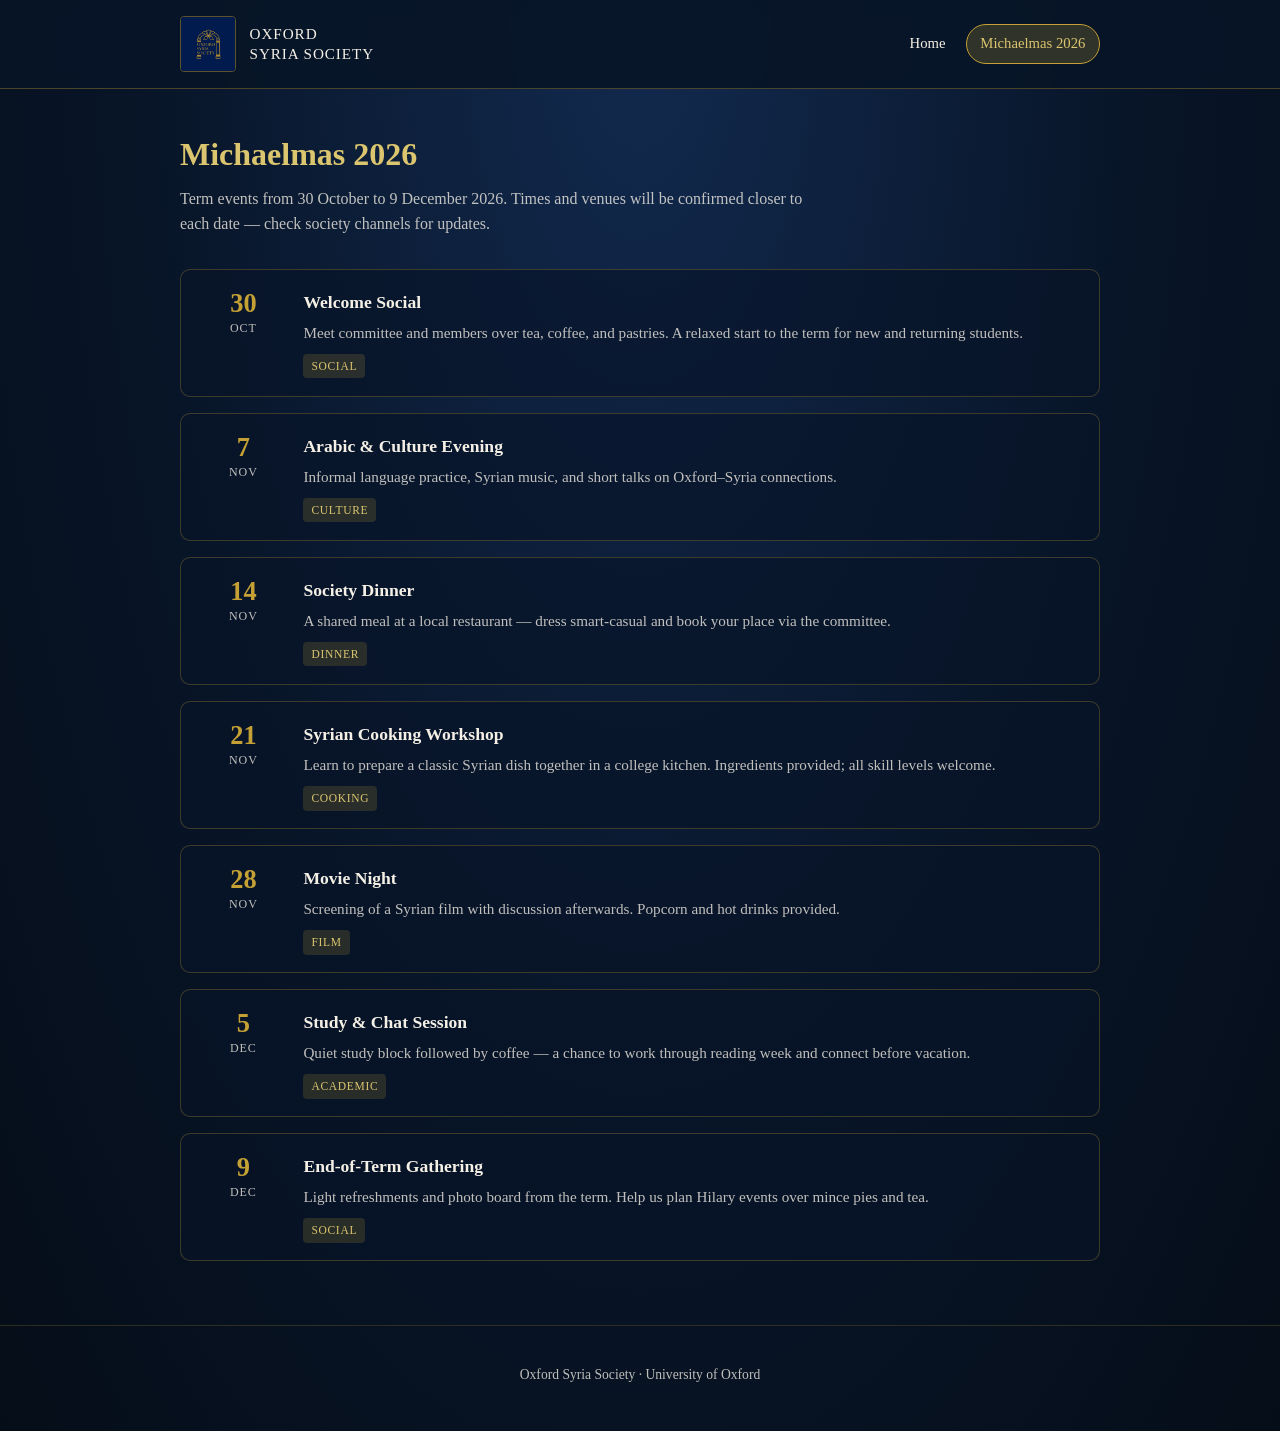
==== michaelmas-2026.html @ b9766b91 "Initial Oxford Syria Society term site. Static Home and Michaelmas 2026 pages with society branding " ====
<!DOCTYPE html>
<html lang="en">
  <head>
    <meta charset="UTF-8" />
    <meta name="viewport" content="width=device-width, initial-scale=1.0" />
    <title>Michaelmas 2026 | Oxford Syria Society</title>
    <meta name="description" content="Events for Michaelmas 2026 — Oxford Syria Society." />
    <link rel="stylesheet" href="styles.css" />
  </head>
  <body>
    <header class="site-header">
      <div class="header-inner">
        <a class="brand" href="index.html">
          <img src="images/logo.jpg" alt="Oxford Syria Society logo" width="56" height="56" />
          <span class="brand-text">Oxford<br />Syria Society</span>
        </a>
        <nav aria-label="Main">
          <a href="index.html">Home</a>
          <a class="active" href="michaelmas-2026.html">Michaelmas 2026</a>
        </nav>
      </div>
    </header>

    <main>
      <h1 class="page-title">Michaelmas 2026</h1>
      <p class="page-intro">
        Term events from 30 October to 9 December 2026. Times and venues will be confirmed closer to each
        date — check society channels for updates.
      </p>

      <ul class="events-list">
        <li class="event-item">
          <div class="event-date">
            <span class="day">30</span>
            <span class="month">Oct</span>
          </div>
          <div class="event-body">
            <h3>Welcome Social</h3>
            <p>
              Meet committee and members over tea, coffee, and pastries. A relaxed start to the term for
              new and returning students.
            </p>
            <span class="event-tag">Social</span>
          </div>
        </li>
        <li class="event-item">
          <div class="event-date">
            <span class="day">7</span>
            <span class="month">Nov</span>
          </div>
          <div class="event-body">
            <h3>Arabic &amp; Culture Evening</h3>
            <p>
              Informal language practice, Syrian music, and short talks on Oxford–Syria connections.
            </p>
            <span class="event-tag">Culture</span>
          </div>
        </li>
        <li class="event-item">
          <div class="event-date">
            <span class="day">14</span>
            <span class="month">Nov</span>
          </div>
          <div class="event-body">
            <h3>Society Dinner</h3>
            <p>
              A shared meal at a local restaurant — dress smart-casual and book your place via the
              committee.
            </p>
            <span class="event-tag">Dinner</span>
          </div>
        </li>
        <li class="event-item">
          <div class="event-date">
            <span class="day">21</span>
            <span class="month">Nov</span>
          </div>
          <div class="event-body">
            <h3>Syrian Cooking Workshop</h3>
            <p>
              Learn to prepare a classic Syrian dish together in a college kitchen. Ingredients provided;
              all skill levels welcome.
            </p>
            <span class="event-tag">Cooking</span>
          </div>
        </li>
        <li class="event-item">
          <div class="event-date">
            <span class="day">28</span>
            <span class="month">Nov</span>
          </div>
          <div class="event-body">
            <h3>Movie Night</h3>
            <p>
              Screening of a Syrian film with discussion afterwards. Popcorn and hot drinks provided.
            </p>
            <span class="event-tag">Film</span>
          </div>
        </li>
        <li class="event-item">
          <div class="event-date">
            <span class="day">5</span>
            <span class="month">Dec</span>
          </div>
          <div class="event-body">
            <h3>Study &amp; Chat Session</h3>
            <p>
              Quiet study block followed by coffee — a chance to work through reading week and connect
              before vacation.
            </p>
            <span class="event-tag">Academic</span>
          </div>
        </li>
        <li class="event-item">
          <div class="event-date">
            <span class="day">9</span>
            <span class="month">Dec</span>
          </div>
          <div class="event-body">
            <h3>End-of-Term Gathering</h3>
            <p>
              Light refreshments and photo board from the term. Help us plan Hilary events over mince pies
              and tea.
            </p>
            <span class="event-tag">Social</span>
          </div>
        </li>
      </ul>
    </main>

    <footer class="site-footer">
      <p>Oxford Syria Society · University of Oxford</p>
    </footer>
  </body>
</html>
---- styles.css ----
:root {
  --navy: #0c1f3d;
  --navy-deep: #081528;
  --gold: #c4a035;
  --gold-light: #dbc56e;
  --cream: #f5f0e6;
  --text-muted: rgba(245, 240, 230, 0.78);
}

*,
*::before,
*::after {
  box-sizing: border-box;
}

html {
  scroll-behavior: smooth;
}

body {
  margin: 0;
  min-height: 100vh;
  font-family: "Georgia", "Times New Roman", serif;
  color: var(--cream);
  background: radial-gradient(ellipse at top, #122a4f 0%, var(--navy-deep) 55%, #050d18 100%);
  line-height: 1.6;
}

a {
  color: var(--gold-light);
  text-decoration: none;
}

a:hover {
  text-decoration: underline;
}

.site-header {
  border-bottom: 1px solid rgba(196, 160, 53, 0.35);
  background: rgba(8, 21, 40, 0.92);
  backdrop-filter: blur(8px);
  position: sticky;
  top: 0;
  z-index: 10;
}

.header-inner {
  max-width: 960px;
  margin: 0 auto;
  padding: 1rem 1.25rem;
  display: flex;
  flex-wrap: wrap;
  align-items: center;
  justify-content: space-between;
  gap: 1rem;
}

.brand {
  display: flex;
  align-items: center;
  gap: 0.85rem;
  color: var(--cream);
  text-decoration: none;
}

.brand:hover {
  text-decoration: none;
}

.brand img {
  width: 56px;
  height: 56px;
  object-fit: cover;
  border-radius: 4px;
  border: 1px solid rgba(196, 160, 53, 0.45);
}

.brand-text {
  font-size: 0.95rem;
  letter-spacing: 0.06em;
  text-transform: uppercase;
  line-height: 1.3;
}

nav {
  display: flex;
  gap: 0.35rem;
}

nav a {
  padding: 0.45rem 0.85rem;
  border-radius: 999px;
  color: var(--cream);
  font-size: 0.92rem;
  text-decoration: none;
  border: 1px solid transparent;
}

nav a:hover {
  border-color: rgba(196, 160, 53, 0.5);
  background: rgba(196, 160, 53, 0.12);
  text-decoration: none;
}

nav a.active {
  background: rgba(196, 160, 53, 0.22);
  border-color: var(--gold);
  color: var(--gold-light);
}

main {
  max-width: 960px;
  margin: 0 auto;
  padding: 2.5rem 1.25rem 4rem;
}

.hero {
  text-align: center;
  padding: 2rem 0 2.5rem;
}

.hero-logo {
  width: min(220px, 70vw);
  border-radius: 8px;
  border: 2px solid rgba(196, 160, 53, 0.5);
  box-shadow: 0 12px 40px rgba(0, 0, 0, 0.35);
}

.hero h1 {
  margin: 1.5rem 0 0.75rem;
  font-size: clamp(1.75rem, 4vw, 2.35rem);
  font-weight: 600;
  color: var(--gold-light);
  letter-spacing: 0.02em;
}

.hero p {
  max-width: 36rem;
  margin: 0 auto;
  color: var(--text-muted);
  font-size: 1.05rem;
}

.card-grid {
  display: grid;
  gap: 1.25rem;
  margin-top: 2rem;
}

.term-card {
  background: rgba(12, 31, 61, 0.75);
  border: 1px solid rgba(196, 160, 53, 0.4);
  border-radius: 12px;
  padding: 1.5rem 1.35rem;
  transition: border-color 0.2s, transform 0.2s;
}

.term-card:hover {
  border-color: var(--gold);
  transform: translateY(-2px);
}

.term-card h2 {
  margin: 0 0 0.35rem;
  font-size: 1.35rem;
  color: var(--gold-light);
}

.term-card .meta {
  font-size: 0.88rem;
  color: var(--text-muted);
  margin-bottom: 0.75rem;
}

.term-card p {
  margin: 0;
  color: var(--cream);
}

.page-title {
  margin: 0 0 0.35rem;
  font-size: clamp(1.6rem, 3.5vw, 2rem);
  color: var(--gold-light);
}

.page-intro {
  color: var(--text-muted);
  margin: 0 0 2rem;
  max-width: 40rem;
}

.events-list {
  list-style: none;
  padding: 0;
  margin: 0;
  display: grid;
  gap: 1rem;
}

.event-item {
  display: grid;
  grid-template-columns: 5.5rem 1fr;
  gap: 1rem;
  padding: 1.1rem 1.15rem;
  background: rgba(8, 21, 40, 0.65);
  border: 1px solid rgba(196, 160, 53, 0.28);
  border-radius: 10px;
}

.event-date {
  text-align: center;
  line-height: 1.15;
}

.event-date .day {
  display: block;
  font-size: 1.65rem;
  font-weight: 700;
  color: var(--gold);
}

.event-date .month {
  font-size: 0.75rem;
  text-transform: uppercase;
  letter-spacing: 0.08em;
  color: var(--text-muted);
}

.event-body h3 {
  margin: 0 0 0.35rem;
  font-size: 1.1rem;
  color: var(--cream);
}

.event-body p {
  margin: 0;
  font-size: 0.95rem;
  color: var(--text-muted);
}

.event-tag {
  display: inline-block;
  margin-top: 0.5rem;
  font-size: 0.72rem;
  text-transform: uppercase;
  letter-spacing: 0.06em;
  padding: 0.2rem 0.5rem;
  border-radius: 4px;
  background: rgba(196, 160, 53, 0.18);
  color: var(--gold-light);
}

.site-footer {
  text-align: center;
  padding: 1.5rem 1rem 2rem;
  font-size: 0.85rem;
  color: var(--text-muted);
  border-top: 1px solid rgba(196, 160, 53, 0.2);
}

@media (max-width: 520px) {
  .event-item {
    grid-template-columns: 1fr;
  }

  .event-date {
    text-align: left;
    display: flex;
    gap: 0.5rem;
    align-items: baseline;
  }

  .event-date .day,
  .event-date .month {
    display: inline;
  }
}
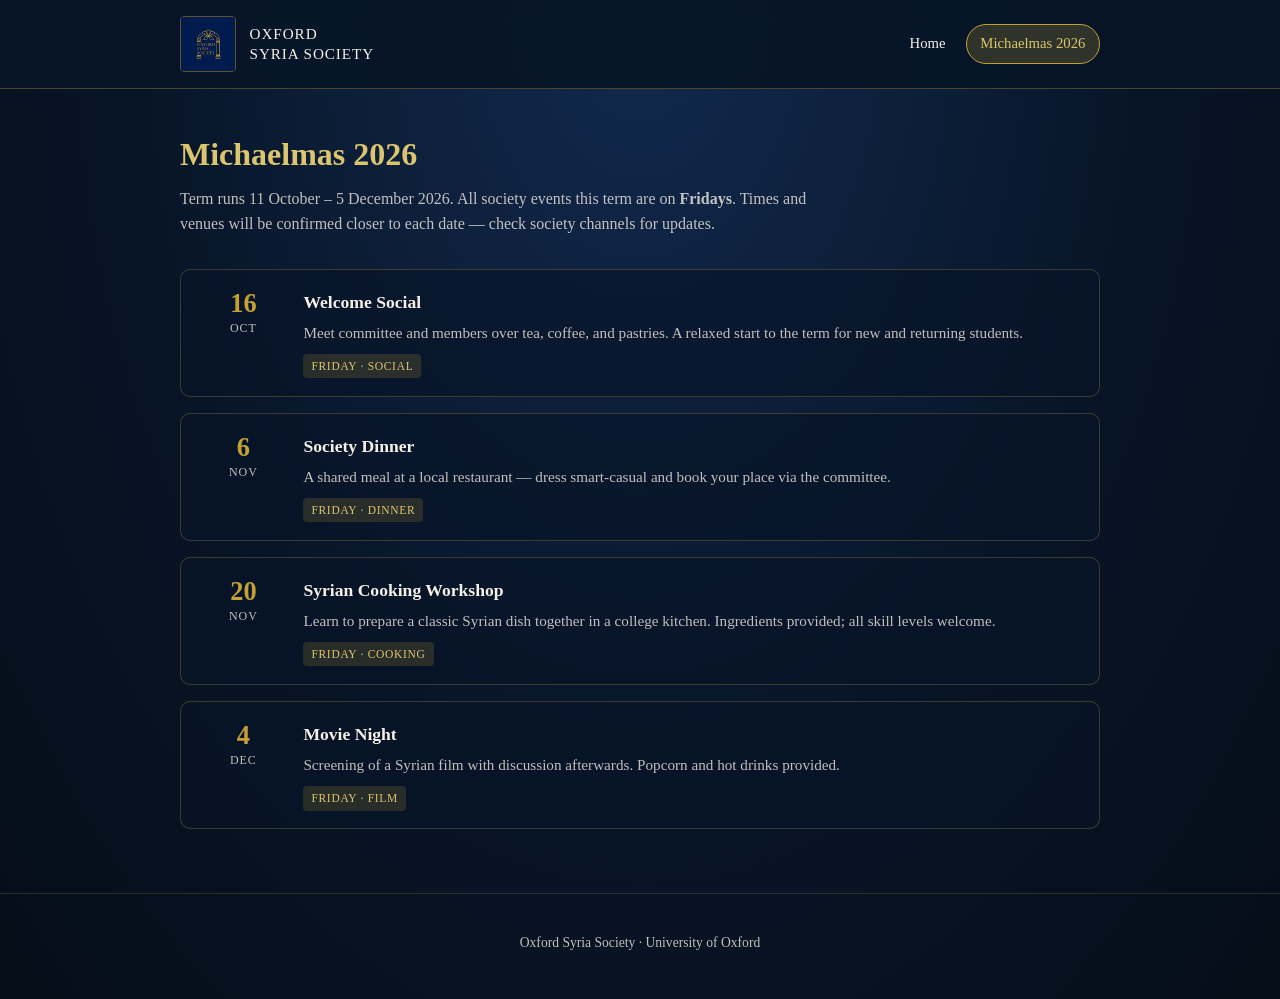
==== commit b282c687: "Trim Michaelmas schedule to four Friday events. Term dates Oct 11–Dec 5 with welcome social, dinner," ====
--- a/michaelmas-2026.html
+++ b/michaelmas-2026.html
@@ -24,14 +24,14 @@
     <main>
       <h1 class="page-title">Michaelmas 2026</h1>
       <p class="page-intro">
-        Term events from 30 October to 9 December 2026. Times and venues will be confirmed closer to each
-        date — check society channels for updates.
+        Term runs 11 October – 5 December 2026. All society events this term are on <strong>Fridays</strong>.
+        Times and venues will be confirmed closer to each date — check society channels for updates.
       </p>
 
       <ul class="events-list">
         <li class="event-item">
           <div class="event-date">
-            <span class="day">30</span>
+            <span class="day">16</span>
             <span class="month">Oct</span>
           </div>
           <div class="event-body">
@@ -40,25 +40,12 @@
               Meet committee and members over tea, coffee, and pastries. A relaxed start to the term for
               new and returning students.
             </p>
-            <span class="event-tag">Social</span>
+            <span class="event-tag">Friday · Social</span>
           </div>
         </li>
         <li class="event-item">
           <div class="event-date">
-            <span class="day">7</span>
-            <span class="month">Nov</span>
-          </div>
-          <div class="event-body">
-            <h3>Arabic &amp; Culture Evening</h3>
-            <p>
-              Informal language practice, Syrian music, and short talks on Oxford–Syria connections.
-            </p>
-            <span class="event-tag">Culture</span>
-          </div>
-        </li>
-        <li class="event-item">
-          <div class="event-date">
-            <span class="day">14</span>
+            <span class="day">6</span>
             <span class="month">Nov</span>
           </div>
           <div class="event-body">
@@ -67,12 +54,12 @@
               A shared meal at a local restaurant — dress smart-casual and book your place via the
               committee.
             </p>
-            <span class="event-tag">Dinner</span>
+            <span class="event-tag">Friday · Dinner</span>
           </div>
         </li>
         <li class="event-item">
           <div class="event-date">
-            <span class="day">21</span>
+            <span class="day">20</span>
             <span class="month">Nov</span>
           </div>
           <div class="event-body">
@@ -81,48 +68,20 @@
               Learn to prepare a classic Syrian dish together in a college kitchen. Ingredients provided;
               all skill levels welcome.
             </p>
-            <span class="event-tag">Cooking</span>
+            <span class="event-tag">Friday · Cooking</span>
           </div>
         </li>
         <li class="event-item">
           <div class="event-date">
-            <span class="day">28</span>
-            <span class="month">Nov</span>
+            <span class="day">4</span>
+            <span class="month">Dec</span>
           </div>
           <div class="event-body">
             <h3>Movie Night</h3>
             <p>
               Screening of a Syrian film with discussion afterwards. Popcorn and hot drinks provided.
             </p>
-            <span class="event-tag">Film</span>
-          </div>
-        </li>
-        <li class="event-item">
-          <div class="event-date">
-            <span class="day">5</span>
-            <span class="month">Dec</span>
-          </div>
-          <div class="event-body">
-            <h3>Study &amp; Chat Session</h3>
-            <p>
-              Quiet study block followed by coffee — a chance to work through reading week and connect
-              before vacation.
-            </p>
-            <span class="event-tag">Academic</span>
-          </div>
-        </li>
-        <li class="event-item">
-          <div class="event-date">
-            <span class="day">9</span>
-            <span class="month">Dec</span>
-          </div>
-          <div class="event-body">
-            <h3>End-of-Term Gathering</h3>
-            <p>
-              Light refreshments and photo board from the term. Help us plan Hilary events over mince pies
-              and tea.
-            </p>
-            <span class="event-tag">Social</span>
+            <span class="event-tag">Friday · Film</span>
           </div>
         </li>
       </ul>
